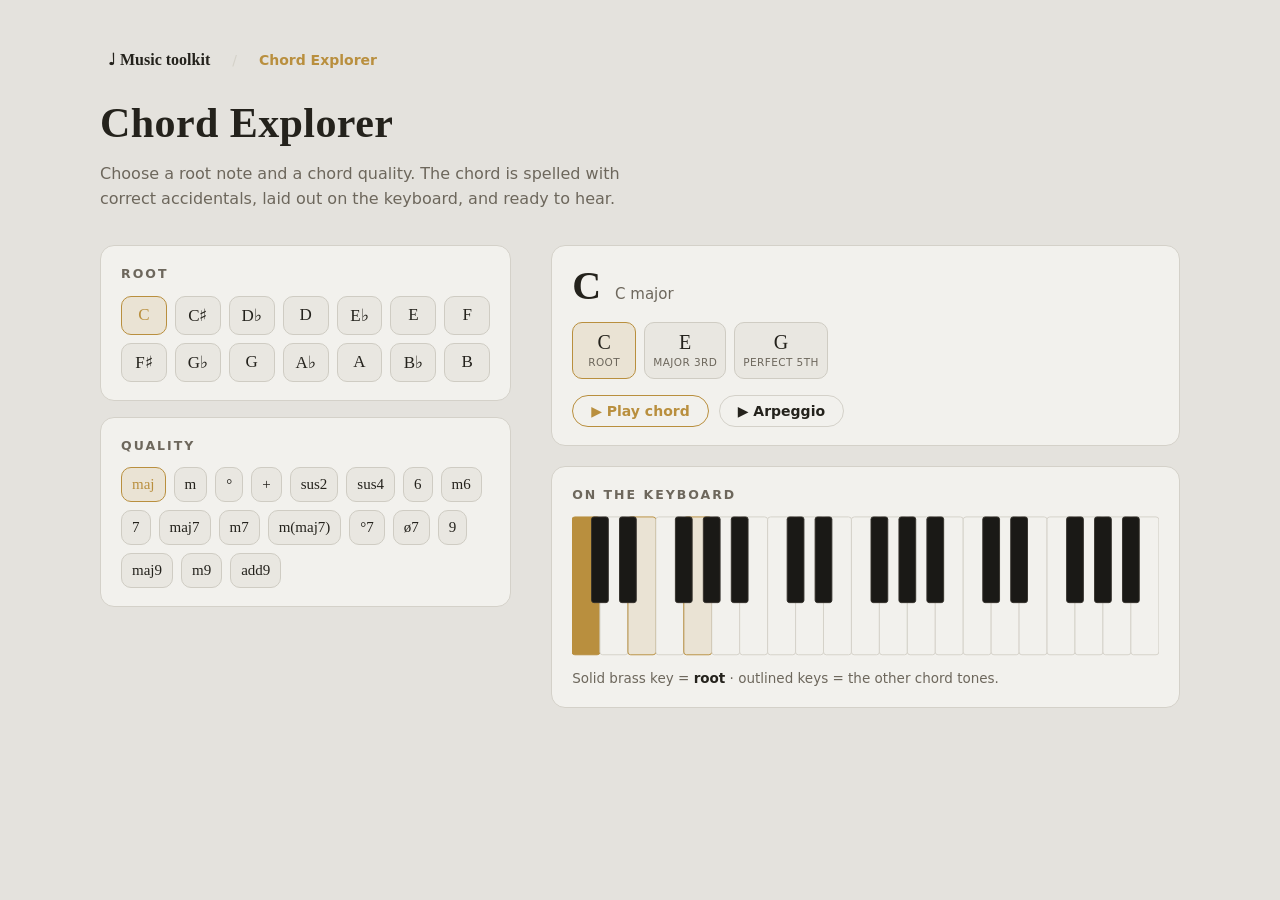
==== chords.html @ 01485a0f "feat: added another pages with landing page" ====
<!DOCTYPE html>
<html lang="en">
<head>
<meta charset="utf-8">
<meta name="viewport" content="width=device-width, initial-scale=1">
<title>Chord Explorer · Music toolkit</title>
<link rel="stylesheet" href="css/theme.css">
<style>
  .layout{display:grid;grid-template-columns:minmax(0,.85fr) minmax(0,1.3fr);gap:clamp(20px,3.5vw,40px);align-items:start}
  @media (max-width:860px){.layout{grid-template-columns:1fr}}
  .col{display:flex;flex-direction:column;gap:16px;min-width:0}

  .roots{display:grid;grid-template-columns:repeat(7,1fr);gap:8px}
  .quals{display:flex;flex-wrap:wrap;gap:8px}
  .quals .chipbtn{font-size:15px}

  .chord-head{display:flex;align-items:baseline;gap:14px;flex-wrap:wrap}
  .chord-head .name{
    font-family:"Iowan Old Style","Palatino Linotype",Palatino,Georgia,serif;
    font-size:40px;font-weight:600;line-height:1.1;
  }
  .chord-head .full{color:var(--muted);font-size:15px}

  .note-row{display:flex;gap:8px;flex-wrap:wrap;margin-top:14px}
  .note-chip{
    background:var(--chip);border:1px solid var(--chip-edge);border-radius:10px;
    min-width:64px;padding:8px 8px 7px;text-align:center;
  }
  .note-chip.root{border-color:var(--brass);background:var(--brass-soft)}
  .note-chip .n{font-family:"Iowan Old Style",Palatino,Georgia,serif;font-size:20px;line-height:1.15}
  .note-chip .iv{font-size:10.5px;color:var(--muted);letter-spacing:.04em;text-transform:uppercase}

  .kbd-box{margin-top:4px}
  svg.kbd{display:block;width:100%;height:auto}
  .wk{fill:var(--card);stroke:var(--card-edge)}
  .bk{fill:var(--disc);stroke:var(--disc-line)}
  .wk.hl{fill:var(--brass-soft);stroke:var(--brass)}
  .bk.hl{fill:var(--brass);stroke:var(--brass)}
  .wk.rt{fill:var(--brass);stroke:var(--brass)}
  .bk.rt{fill:var(--brass);stroke:var(--engrave)}

  .play-row{display:flex;gap:10px;margin-top:16px;flex-wrap:wrap}
</style>
</head>
<body>
<nav class="topnav">
  <a class="home serif" href="index.html">♩ Music toolkit</a>
  <span class="sep">/</span>
  <span class="here">Chord Explorer</span>
</nav>
<div class="wrap">
  <header class="page">
    <h1>Chord Explorer</h1>
    <p>Choose a root note and a chord quality. The chord is spelled with correct
       accidentals, laid out on the keyboard, and ready to hear.</p>
  </header>

  <div class="layout">
    <div class="col">
      <div class="card">
        <h2 class="sect">Root</h2>
        <div class="roots" id="roots"></div>
      </div>
      <div class="card">
        <h2 class="sect">Quality</h2>
        <div class="quals" id="quals"></div>
      </div>
    </div>

    <div class="col">
      <div class="card">
        <div class="chord-head">
          <span class="name serif" id="chordName"></span>
          <span class="full" id="chordFull"></span>
        </div>
        <div class="note-row" id="noteRow"></div>
        <div class="play-row">
          <button class="btn brass" id="playBlock" type="button">▶ Play chord</button>
          <button class="btn" id="playArp" type="button">▶ Arpeggio</button>
        </div>
      </div>
      <div class="card kbd-box">
        <h2 class="sect">On the keyboard</h2>
        <svg class="kbd" id="kbd" viewBox="0 0 630 150" role="img"
             aria-label="Piano keyboard with chord tones highlighted"></svg>
        <p class="hint" style="margin-top:12px">Solid brass key = <b>root</b> ·
           outlined keys = the other chord tones.</p>
      </div>
    </div>
  </div>
</div>

<script>
(function(){
  "use strict";
  /* ---------------- theory ---------------- */
  const LETTERS = ["C","D","E","F","G","A","B"];
  const NAT_PC  = [0,2,4,5,7,9,11];
  const ACC_STR = {"-2":"𝄫","-1":"♭","0":"","1":"♯","2":"𝄪"};

  const ROOTS = ["C","C♯","D♭","D","E♭","E","F","F♯","G♭","G","A♭","A","B♭","B"];

  const QUALITIES = [
    {sym:"",        full:"major",            f:[[1,0],[3,4],[5,7]]},
    {sym:"m",       full:"minor",            f:[[1,0],[3,3],[5,7]]},
    {sym:"°",       full:"diminished",       f:[[1,0],[3,3],[5,6]]},
    {sym:"+",       full:"augmented",        f:[[1,0],[3,4],[5,8]]},
    {sym:"sus2",    full:"suspended 2nd",    f:[[2,2],[1,0],[5,7]].sort((a,b)=>a[1]-b[1])},
    {sym:"sus4",    full:"suspended 4th",    f:[[1,0],[4,5],[5,7]]},
    {sym:"6",       full:"major 6th",        f:[[1,0],[3,4],[5,7],[6,9]]},
    {sym:"m6",      full:"minor 6th",        f:[[1,0],[3,3],[5,7],[6,9]]},
    {sym:"7",       full:"dominant 7th",     f:[[1,0],[3,4],[5,7],[7,10]]},
    {sym:"maj7",    full:"major 7th",        f:[[1,0],[3,4],[5,7],[7,11]]},
    {sym:"m7",      full:"minor 7th",        f:[[1,0],[3,3],[5,7],[7,10]]},
    {sym:"m(maj7)", full:"minor–major 7th",  f:[[1,0],[3,3],[5,7],[7,11]]},
    {sym:"°7",      full:"diminished 7th",   f:[[1,0],[3,3],[5,6],[7,9]]},
    {sym:"ø7",      full:"half-diminished",  f:[[1,0],[3,3],[5,6],[7,10]]},
    {sym:"9",       full:"dominant 9th",     f:[[1,0],[3,4],[5,7],[7,10],[9,14]]},
    {sym:"maj9",    full:"major 9th",        f:[[1,0],[3,4],[5,7],[7,11],[9,14]]},
    {sym:"m9",      full:"minor 9th",        f:[[1,0],[3,3],[5,7],[7,10],[9,14]]},
    {sym:"add9",    full:"added 9th",        f:[[1,0],[3,4],[5,7],[9,14]]},
  ];

  const IV_NAME = {
    "1,0":"Root","2,2":"Major 2nd","3,3":"Minor 3rd","3,4":"Major 3rd",
    "4,5":"Perfect 4th","5,6":"Dim 5th","5,7":"Perfect 5th","5,8":"Aug 5th",
    "6,9":"Major 6th","7,9":"Dim 7th","7,10":"Minor 7th","7,11":"Major 7th",
    "9,14":"Major 9th"
  };

  function parseRoot(r){
    const letter = r[0];
    const acc = r.length>1 ? (r[1]==="♯" ? 1 : -1) : 0;
    const li = LETTERS.indexOf(letter);
    return {li, pc:(NAT_PC[li]+acc+12)%12};
  }
  /* spell one chord tone with the correct letter and accidental */
  function spell(root, deg, semis){
    const li = (root.li + deg - 1) % 7;
    const natural = NAT_PC[li];
    let acc = (root.pc + semis - natural) % 12;
    if (acc > 6) acc -= 12;
    if (acc < -6) acc += 12;
    return LETTERS[li] + (ACC_STR[String(acc)] ?? "?");
  }

  /* ---------------- state ---------------- */
  let rootName = "C", quality = QUALITIES[0];

  const rootsEl = document.getElementById("roots");
  const qualsEl = document.getElementById("quals");
  const kbd = document.getElementById("kbd");
  const NS = "http://www.w3.org/2000/svg";

  ROOTS.forEach(r=>{
    const b = document.createElement("button");
    b.className = "chipbtn"; b.type = "button"; b.textContent = r;
    b.addEventListener("click", ()=>{ rootName = r; render(); });
    rootsEl.appendChild(b);
  });
  QUALITIES.forEach(q=>{
    const b = document.createElement("button");
    b.className = "chipbtn"; b.type = "button";
    b.textContent = q.sym === "" ? "maj" : q.sym;
    b.title = q.full;
    b.addEventListener("click", ()=>{ quality = q; render(); });
    qualsEl.appendChild(b);
  });

  /* ---------------- keyboard drawing ---------------- */
  const OCTAVES = 3, WW = 30, WH = 148, BW = 18, BH = 92;
  const IS_BLACK = [false,true,false,true,false,false,true,false,true,false,true,false];
  const keyRects = [];  // index = semitones above the leftmost C

  function buildKeyboard(){
    const whites = [], blacks = [];
    let wx = 0;
    for (let o=0;o<OCTAVES;o++){
      for (let pc=0;pc<12;pc++){
        const idx = o*12+pc;
        if (!IS_BLACK[pc]){
          whites.push({idx, x:wx}); wx += WW;
        } else {
          blacks.push({idx, x:wx - BW/2});
        }
      }
    }
    whites.forEach(k=>{
      const r = document.createElementNS(NS,"rect");
      r.setAttribute("x",k.x); r.setAttribute("y",1);
      r.setAttribute("width",WW); r.setAttribute("height",WH);
      r.setAttribute("rx",3); r.setAttribute("class","wk");
      kbd.appendChild(r); keyRects[k.idx] = r;
    });
    blacks.forEach(k=>{
      const r = document.createElementNS(NS,"rect");
      r.setAttribute("x",k.x); r.setAttribute("y",1);
      r.setAttribute("width",BW); r.setAttribute("height",BH);
      r.setAttribute("rx",2.5); r.setAttribute("class","bk");
      kbd.appendChild(r); keyRects[k.idx] = r;
    });
  }
  buildKeyboard();

  /* ---------------- audio ---------------- */
  let ctx = null;
  function audio(){
    if(!ctx) ctx = new (window.AudioContext||window.webkitAudioContext)();
    if(ctx.state==="suspended") ctx.resume();
    return ctx;
  }
  function tone(semisFromC4, t0, dur, vol){
    const c = audio();
    const f = 261.63 * Math.pow(2, semisFromC4/12);
    const o = c.createOscillator(), g = c.createGain();
    o.type = "triangle"; o.frequency.value = f;
    g.gain.setValueAtTime(0, t0);
    g.gain.linearRampToValueAtTime(vol, t0+0.02);
    g.gain.exponentialRampToValueAtTime(0.0001, t0+dur);
    o.connect(g).connect(c.destination);
    o.start(t0); o.stop(t0+dur+0.05);
  }
  function chordSemis(){
    const root = parseRoot(rootName);
    return quality.f.map(([,s]) => root.pc + s);
  }
  document.getElementById("playBlock").addEventListener("click", ()=>{
    const t0 = audio().currentTime + 0.03;
    chordSemis().forEach((s,i)=>{
      tone(s, t0, 1.4, 0.15);
      if (i===0) tone(s-12, t0, 1.4, 0.10);
    });
  });
  document.getElementById("playArp").addEventListener("click", ()=>{
    const t0 = audio().currentTime + 0.03;
    const semis = chordSemis();
    semis.concat([semis[0]+12]).forEach((s,i)=> tone(s, t0 + i*0.26, 0.5, 0.18));
  });

  /* ---------------- render ---------------- */
  function render(){
    const root = parseRoot(rootName);

    rootsEl.querySelectorAll(".chipbtn").forEach(b=>b.classList.toggle("on", b.textContent===rootName));
    qualsEl.querySelectorAll(".chipbtn").forEach(b=>{
      const sym = b.textContent==="maj" ? "" : b.textContent;
      b.classList.toggle("on", sym===quality.sym);
    });

    document.getElementById("chordName").textContent = rootName + quality.sym;
    document.getElementById("chordFull").textContent = rootName + " " + quality.full;

    const row = document.getElementById("noteRow");
    row.innerHTML = "";
    quality.f.forEach(([deg,semis])=>{
      const div = document.createElement("div");
      div.className = "note-chip" + (semis===0 ? " root" : "");
      div.innerHTML = '<div class="n serif">'+spell(root,deg,semis)+'</div>'+
                      '<div class="iv">'+(IV_NAME[deg+","+semis]||"")+'</div>';
      row.appendChild(div);
    });

    keyRects.forEach(r=>{ r.classList.remove("hl","rt"); });
    quality.f.forEach(([,semis])=>{
      const idx = root.pc + semis;
      if (keyRects[idx]) keyRects[idx].classList.add(semis===0 ? "rt" : "hl");
    });
  }
  render();
})();
</script>
</body>
</html>
---- css/theme.css ----
/* Shared theme for the Chord music toolkit */
:root{
  --ground:#e4e2dd; --ink:#24221c; --muted:#6d675c; --card:#f2f1ed;
  --card-edge:#d4d1c9; --disc:#1a1916; --disc-active:#26241f; --disc-line:#33302a;
  --engrave:#ece7db; --engrave-dim:#57534a; --brass:#b98f3e;
  --brass-soft:rgba(185,143,62,.14); --chip:#e9e7e1; --chip-edge:#cfccc3;
  --shadow:0 18px 40px rgba(20,18,12,.18);
}
@media (prefers-color-scheme: dark){
  :root{
    --ground:#12110e; --ink:#eae5d9; --muted:#96907f; --card:#1b1a16;
    --card-edge:#2b2923; --disc:#1d1c18; --disc-active:#2a2721; --disc-line:#383429;
    --engrave:#ece7db; --engrave-dim:#565248; --brass:#cfa551;
    --brass-soft:rgba(207,165,81,.12); --chip:#232219; --chip-edge:#3a372c;
    --shadow:0 18px 48px rgba(0,0,0,.5);
  }
}
:root[data-theme="dark"]{
  --ground:#12110e; --ink:#eae5d9; --muted:#96907f; --card:#1b1a16;
  --card-edge:#2b2923; --disc:#1d1c18; --disc-active:#2a2721; --disc-line:#383429;
  --engrave:#ece7db; --engrave-dim:#565248; --brass:#cfa551;
  --brass-soft:rgba(207,165,81,.12); --chip:#232219; --chip-edge:#3a372c;
  --shadow:0 18px 48px rgba(0,0,0,.5);
}
:root[data-theme="light"]{
  --ground:#e4e2dd; --ink:#24221c; --muted:#6d675c; --card:#f2f1ed;
  --card-edge:#d4d1c9; --disc:#1a1916; --disc-active:#26241f; --disc-line:#33302a;
  --engrave:#ece7db; --engrave-dim:#57534a; --brass:#b98f3e;
  --brass-soft:rgba(185,143,62,.14); --chip:#e9e7e1; --chip-edge:#cfccc3;
  --shadow:0 18px 40px rgba(20,18,12,.18);
}

*{box-sizing:border-box}
html,body{margin:0}
body{
  background:var(--ground); color:var(--ink);
  font:16px/1.55 system-ui,-apple-system,"Segoe UI",sans-serif;
  padding:clamp(16px,3.5vw,44px);
}
.serif{font-family:"Iowan Old Style","Palatino Linotype",Palatino,Georgia,serif}
.wrap{max-width:1080px;margin:0 auto}

/* top navigation shared by every tool page */
.topnav{
  max-width:1080px;margin:0 auto 14px;display:flex;align-items:center;gap:14px;
  font-size:14px;
}
.topnav a{
  color:var(--muted);text-decoration:none;border-radius:8px;padding:4px 8px;
}
.topnav a:hover{color:var(--brass)}
.topnav a:focus-visible{outline:2px solid var(--brass);outline-offset:2px}
.topnav .home{
  font-family:"Iowan Old Style","Palatino Linotype",Palatino,Georgia,serif;
  font-weight:600;font-size:16px;color:var(--ink);
  display:flex;align-items:center;gap:8px;
}
.topnav .home:hover{color:var(--brass)}
.topnav .sep{color:var(--card-edge)}
.topnav .here{color:var(--brass);font-weight:600;padding:4px 8px}

header.page{margin-bottom:clamp(18px,3vw,34px)}
header.page h1{
  font-family:"Iowan Old Style","Palatino Linotype",Palatino,Georgia,serif;
  font-size:clamp(28px,4.4vw,42px);
  font-weight:600;letter-spacing:.01em;margin:0 0 6px;text-wrap:balance;
}
header.page p{margin:0;color:var(--muted);max-width:56ch}

.card{background:var(--card);border:1px solid var(--card-edge);border-radius:14px;padding:18px 20px}
h2.sect{
  font-size:12.5px;font-weight:700;letter-spacing:.16em;text-transform:uppercase;
  color:var(--muted);margin:0 0 12px;
}
.hint{color:var(--muted);font-size:13.5px;margin:0}
.hint b{color:var(--ink);font-weight:600}

.btn{
  background:var(--card);border:1px solid var(--card-edge);color:var(--ink);
  border-radius:999px;padding:8px 18px;font:600 14px/1 system-ui,sans-serif;cursor:pointer;
}
.btn:hover{border-color:var(--brass);color:var(--brass)}
.btn:focus-visible{outline:2px solid var(--brass);outline-offset:2px}
.btn.brass{background:none;border:1px solid var(--brass);color:var(--brass)}
.btn.brass:hover{background:var(--brass-soft)}
.btn[aria-pressed="true"], .btn.on{
  background:var(--brass-soft);border-color:var(--brass);color:var(--brass);
}

.chipbtn{
  background:var(--chip);border:1px solid var(--chip-edge);border-radius:10px;
  color:var(--ink);cursor:pointer;padding:8px 10px;text-align:center;
  font-family:"Iowan Old Style","Palatino Linotype",Palatino,Georgia,serif;font-size:17px;
}
.chipbtn:hover{border-color:var(--brass)}
.chipbtn:focus-visible{outline:2px solid var(--brass);outline-offset:2px}
.chipbtn.on{border-color:var(--brass);color:var(--brass);background:var(--brass-soft)}
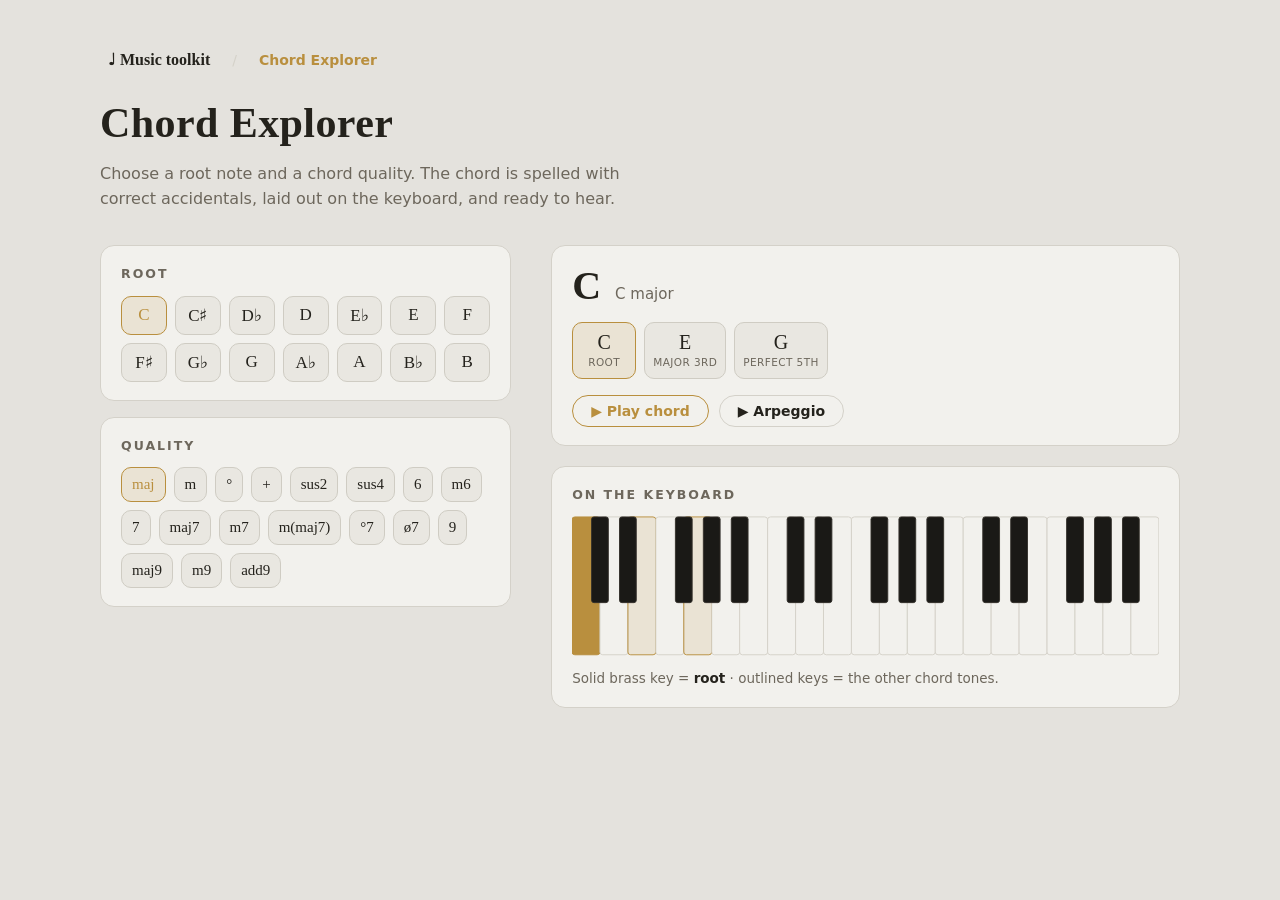
==== commit a35479b0: "feat: added real sounds" ====
--- a/chords.html
+++ b/chords.html
@@ -90,6 +90,7 @@
   </div>
 </div>
 
+<script src="js/piano.js"></script>
 <script>
 (function(){
   "use strict";
@@ -202,24 +203,9 @@
   }
   buildKeyboard();
 
-  /* ---------------- audio ---------------- */
-  let ctx = null;
-  function audio(){
-    if(!ctx) ctx = new (window.AudioContext||window.webkitAudioContext)();
-    if(ctx.state==="suspended") ctx.resume();
-    return ctx;
-  }
-  function tone(semisFromC4, t0, dur, vol){
-    const c = audio();
-    const f = 261.63 * Math.pow(2, semisFromC4/12);
-    const o = c.createOscillator(), g = c.createGain();
-    o.type = "triangle"; o.frequency.value = f;
-    g.gain.setValueAtTime(0, t0);
-    g.gain.linearRampToValueAtTime(vol, t0+0.02);
-    g.gain.exponentialRampToValueAtTime(0.0001, t0+dur);
-    o.connect(g).connect(c.destination);
-    o.start(t0); o.stop(t0+dur+0.05);
-  }
+  /* ---------------- audio (sampled piano, see js/piano.js) ---------------- */
+  const audio = Piano.context;
+  const tone = Piano.play;
   function chordSemis(){
     const root = parseRoot(rootName);
     return quality.f.map(([,s]) => root.pc + s);
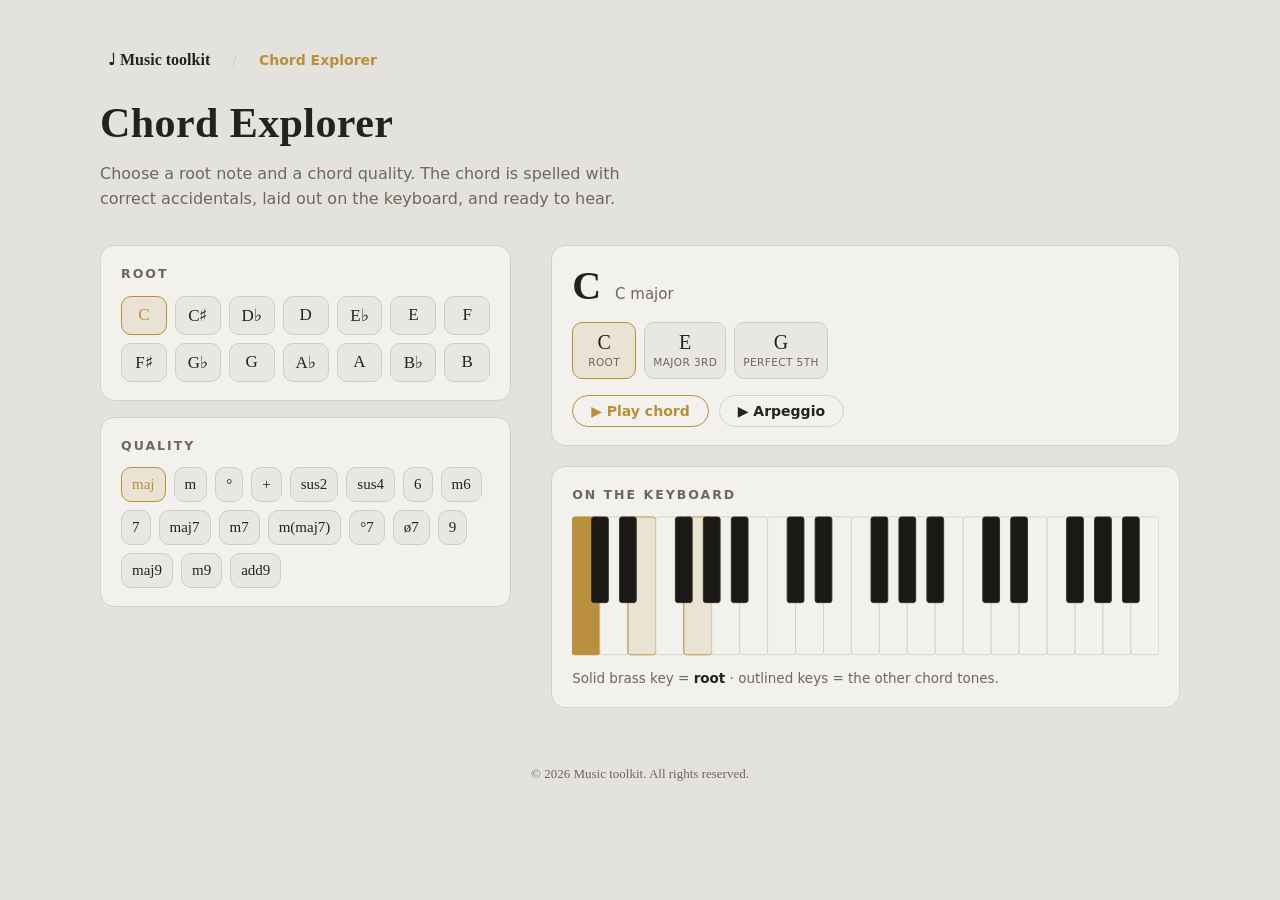
==== commit d734530e: "feat: added scale explorer" ====
--- a/chords.html
+++ b/chords.html
@@ -88,6 +88,7 @@
       </div>
     </div>
   </div>
+  <footer class="site"><p class="brand">© 2026 Music toolkit. All rights reserved.</p></footer>
 </div>
 
 <script src="js/piano.js"></script>
--- a/css/theme.css
+++ b/css/theme.css
@@ -95,3 +95,12 @@
 .chipbtn:hover{border-color:var(--brass)}
 .chipbtn:focus-visible{outline:2px solid var(--brass);outline-offset:2px}
 .chipbtn.on{border-color:var(--brass);color:var(--brass);background:var(--brass-soft)}
+
+/* site footer shared by every page */
+footer.site{
+  margin-top:clamp(28px,5vw,56px);color:var(--muted);font-size:13px;text-align:center;
+}
+footer.site p{margin:4px 0}
+footer.site .brand{font-family:"Iowan Old Style","Palatino Linotype",Palatino,Georgia,serif}
+footer.site .credit{font-size:12px;opacity:.85}
+footer.site a{color:inherit}
